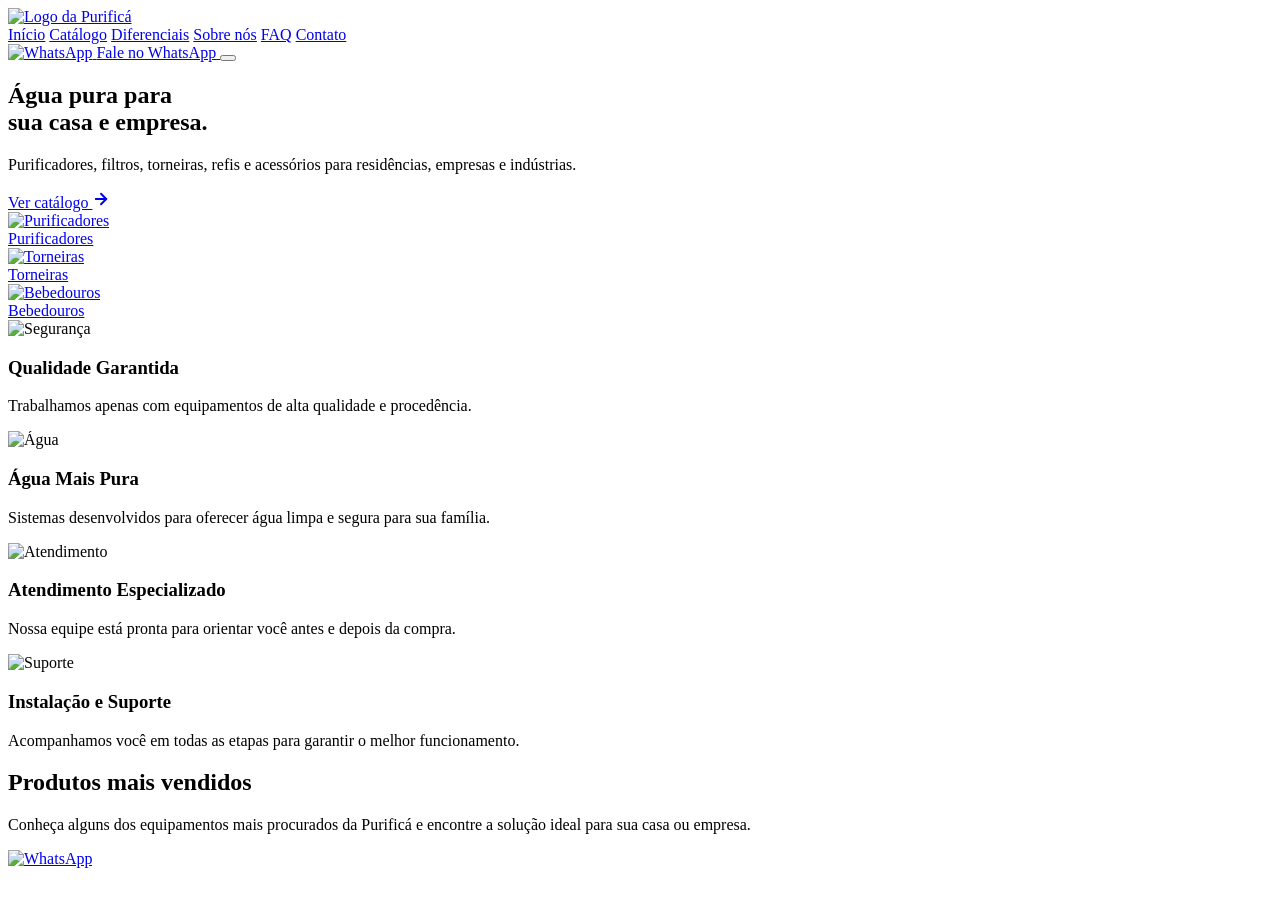
==== index.html @ f344c6aa "Add files via upload" ====
<!DOCTYPE html>
<html lang="pt-BR">

<head>

    <meta charset="UTF-8">

    <meta name="viewport" content="width=device-width, initial-scale=1.0">

    <title>Purificá</title>

    <link rel="icon" href="assets/images/favicon.ico">

    <link rel="stylesheet" href="assets/css/global.css">
    <link rel="stylesheet" href="assets/css/components.css">
    <link rel="stylesheet" href="assets/css/home.css">
    <link rel="stylesheet" href="assets/css/catalogo-products.css">

</head>








<header class="navbar">

    <div class="container">

        <a href="index.html" class="logo">

            <img src="assets/images/logo.png" alt="Logo da Purificá">

        </a>

        <nav class="nav-links">

            <a href="index.html" class="active">Início</a>
            <a href="catalogo.html">Catálogo</a>
            <a href="diferenciais.html">Diferenciais</a>
            <a href="sobre.html">Sobre nós</a>
            <a href="faq.html">FAQ</a>
            <a href="contato.html">Contato</a>

        </nav>

        <a href="https://wa.me/5511999999999" class="btn btn-primary navbar-whatsapp">

            <img src="assets/images/icons/whatsapp.svg" alt="WhatsApp">

            <span>Fale no WhatsApp</span>

        </a>

        <button class="menu-toggle" aria-label="Abrir menu">

            <span></span>
            <span></span>
            <span></span>

        </button>

    </div>

</header>
<main>

<section class="hero">

    <div class="container hero-content">

        <div class="hero-text">

            <h1>

                Água pura para<br>
                sua casa e empresa.

            </h1>

            <p>

                Purificadores, filtros, torneiras,
                refis e acessórios para residências, empresas e indústrias.

            </p>

            <div class="hero-buttons">

                <a href="catalogo.html" class="btn btn-primary">

                    Ver catálogo

                    <svg xmlns="http://www.w3.org/2000/svg" width="18" height="18" viewBox="0 0 24 24" fill="none" stroke="currentColor" stroke-width="2.5" stroke-linecap="round" stroke-linejoin="round">

                        <path d="M5 12h14"/>

                        <path d="m12 5 7 7-7 7"/>

                    </svg>

                </a>

            </div>

        </div>

    </div>

</section>

<section class="categories">

    <div class="container">

        <div class="categories-grid">

            <a href="catalogo.html?categoria=Purificadores" class="category-item">

                <div class="category-circle">

                    <img src="assets/images/categorias/purificadores.png" alt="Purificadores">

                </div>

                <span>Purificadores</span>

            </a>

            <a href="catalogo.html?categoria=Torneiras" class="category-item">

                <div class="category-circle">

                    <img src="assets/images/categorias/torneiras.png" alt="Torneiras">

                </div>

                <span>Torneiras</span>

            </a>

            

            <a href="catalogo.html?categoria=Bebedouros" class="category-item">

                <div class="category-circle">

                    <img src="assets/images/categorias/bebedouros.png" alt="Bebedouros">

                </div>

                <span>Bebedouros</span>

            </a>

        </div>

    </div>

</section>

<section class="benefits">

    <div class="container">

        <div class="benefits-grid">

            <div class="benefit-card">

                <div class="benefit-icon">

                    <img src="assets/images/icons/shield.svg" alt="Segurança">

                </div>

                <div class="benefit-info">

                    <h3>Qualidade Garantida</h3>

                    <p>Trabalhamos apenas com equipamentos de alta qualidade e procedência.</p>

                </div>

            </div>

            <div class="benefit-card">

                <div class="benefit-icon">

                    <img src="assets/images/icons/water.svg" alt="Água">

                </div>

                <div class="benefit-info">

                    <h3>Água Mais Pura</h3>

                    <p>Sistemas desenvolvidos para oferecer água limpa e segura para sua família.</p>

                </div>

            </div>

            <div class="benefit-card">

                <div class="benefit-icon">

                    <img src="assets/images/icons/messages.svg" alt="Atendimento">

                </div>

                <div class="benefit-info">

                    <h3>Atendimento Especializado</h3>

                    <p>Nossa equipe está pronta para orientar você antes e depois da compra.</p>

                </div>

            </div>

            <div class="benefit-card">

                <div class="benefit-icon">

                    <img src="assets/images/icons/settings.svg" alt="Suporte">

                </div>

                <div class="benefit-info">

                    <h3>Instalação e Suporte</h3>

                    <p>Acompanhamos você em todas as etapas para garantir o melhor funcionamento.</p>

                </div>

            </div>

        </div>

    </div>

</section>

<section class="catalog-preview">

    <div class="container">

        <h2>Produtos mais vendidos</h2>

        <p>

            Conheça alguns dos equipamentos mais procurados da Purificá e encontre a solução ideal para sua casa ou empresa.

        </p>

        <div class="products-grid" id="featured-products">

        </div>

    </div>

</section>

</main>

<a href="https://wa.me/5511999999999"
   class="whatsapp-floating"
   target="_blank"
   aria-label="WhatsApp">

    <img src="assets/images/icons/whatsapp.svg" alt="WhatsApp">

</a>

<script src="assets/js/app.js"></script>
<script src="assets/js/home.js"></script>

</body>
</html>
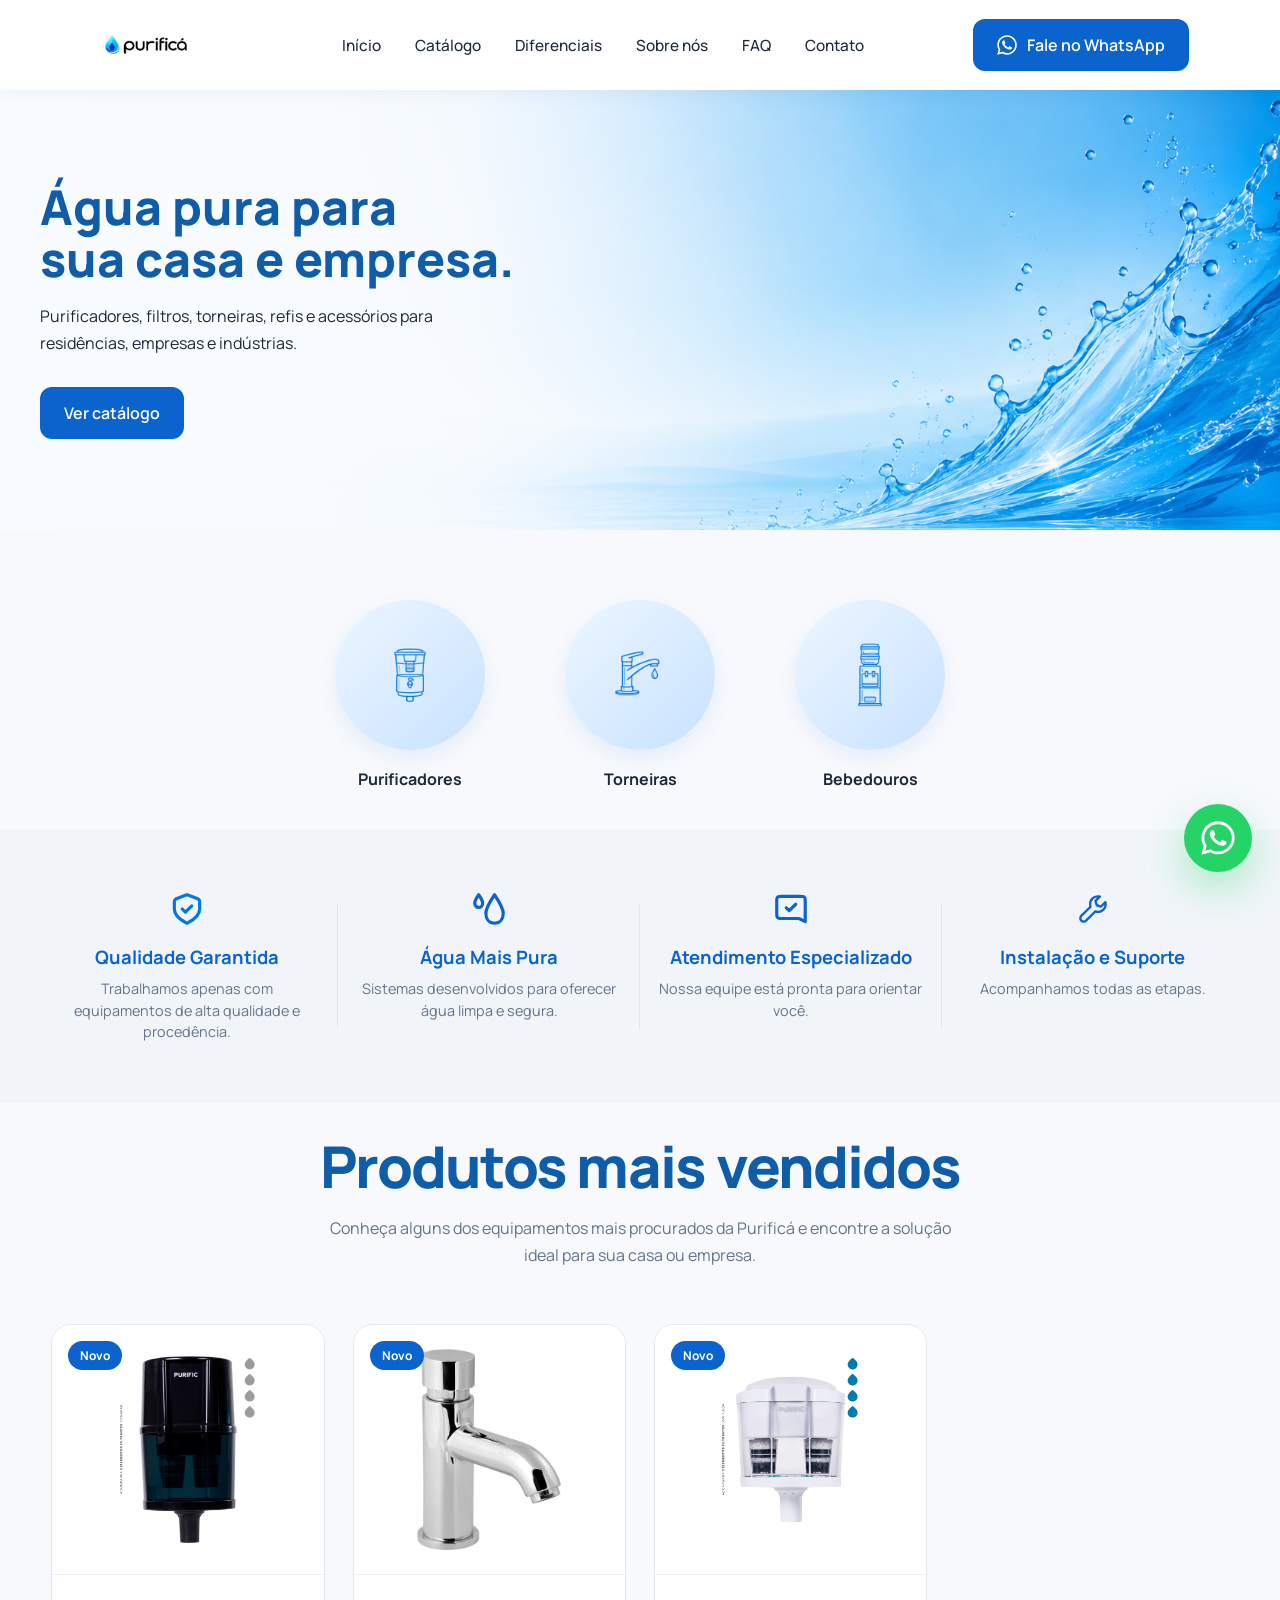
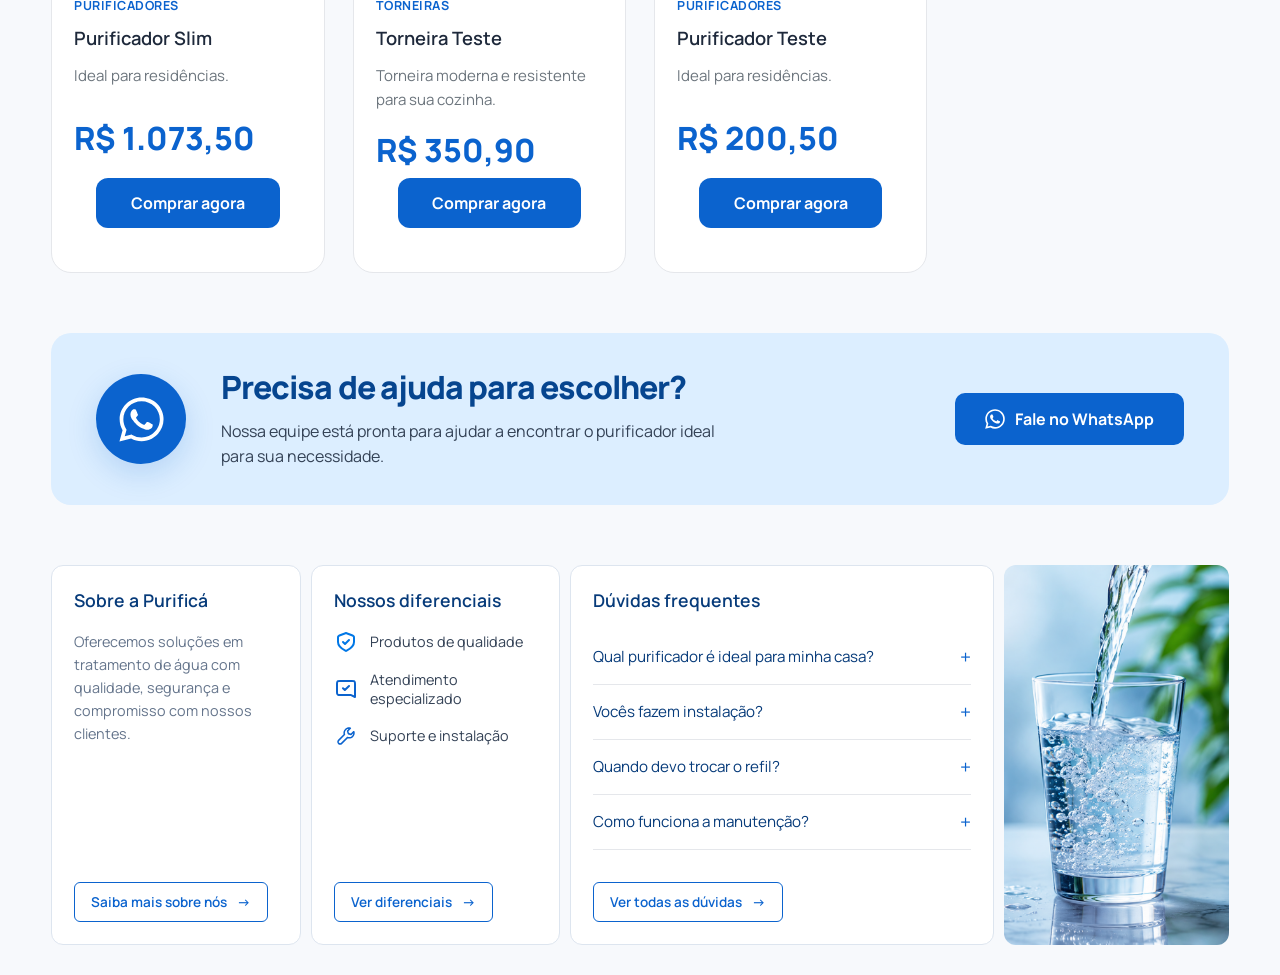
==== commit fff55215: "Add files via upload" ====
--- a/index.html
+++ b/index.html
@@ -3,281 +3,1012 @@
 
 <head>
 
-    <meta charset="UTF-8">
-
-    <meta name="viewport" content="width=device-width, initial-scale=1.0">
-
-    <title>Purificá</title>
-
-    <link rel="icon" href="assets/images/favicon.ico">
-
-    <link rel="stylesheet" href="assets/css/global.css">
-    <link rel="stylesheet" href="assets/css/components.css">
-    <link rel="stylesheet" href="assets/css/home.css">
-    <link rel="stylesheet" href="assets/css/catalogo-products.css">
+<meta charset="UTF-8">
+
+<meta name="viewport" content="width=device-width, initial-scale=1.0">
+
+
+<title>Purificá</title>
+
+
+<link rel="icon" href="assets/images/favicon.ico">
+
+
+
+<link rel="stylesheet" href="assets/css/global.css">
+<link rel="stylesheet" href="assets/css/components.css">
+<link rel="stylesheet" href="assets/css/home.css">
+<link rel="stylesheet" href="assets/css/catalogo-products.css">
+<link rel="stylesheet" href="assets/css/cta.css">
+<link rel="stylesheet" href="assets/css/home-info.css">
+<link rel="stylesheet" href="assets/css/footer.css">
+
+
 
 </head>
 
 
 
-
-
-
-
-
-<header class="navbar">
-
-    <div class="container">
-
-        <a href="index.html" class="logo">
-
-            <img src="assets/images/logo.png" alt="Logo da Purificá">
-
-        </a>
-
-        <nav class="nav-links">
-
-            <a href="index.html" class="active">Início</a>
-            <a href="catalogo.html">Catálogo</a>
-            <a href="diferenciais.html">Diferenciais</a>
-            <a href="sobre.html">Sobre nós</a>
-            <a href="faq.html">FAQ</a>
-            <a href="contato.html">Contato</a>
-
-        </nav>
-
-        <a href="https://wa.me/5511999999999" class="btn btn-primary navbar-whatsapp">
-
-            <img src="assets/images/icons/whatsapp.svg" alt="WhatsApp">
-
-            <span>Fale no WhatsApp</span>
-
-        </a>
-
-        <button class="menu-toggle" aria-label="Abrir menu">
-
-            <span></span>
-            <span></span>
-            <span></span>
-
-        </button>
-
-    </div>
-
-</header>
+<body>
+
+
+
+
+
+<div id="navbar"></div>
+
+
+
+
+
+
+
+
+
 <main>
 
+
+
+
+
 <section class="hero">
 
-    <div class="container hero-content">
-
-        <div class="hero-text">
-
-            <h1>
-
-                Água pura para<br>
-                sua casa e empresa.
-
-            </h1>
-
-            <p>
-
-                Purificadores, filtros, torneiras,
-                refis e acessórios para residências, empresas e indústrias.
-
-            </p>
-
-            <div class="hero-buttons">
-
-                <a href="catalogo.html" class="btn btn-primary">
-
-                    Ver catálogo
-
-                    <svg xmlns="http://www.w3.org/2000/svg" width="18" height="18" viewBox="0 0 24 24" fill="none" stroke="currentColor" stroke-width="2.5" stroke-linecap="round" stroke-linejoin="round">
-
-                        <path d="M5 12h14"/>
-
-                        <path d="m12 5 7 7-7 7"/>
-
-                    </svg>
-
-                </a>
-
-            </div>
-
-        </div>
-
-    </div>
+
+
+<div class="container hero-content">
+
+
+
+<div class="hero-text">
+
+
+
+<h1>
+
+
+Água pura para<br>
+
+sua casa e empresa.
+
+
+</h1>
+
+
+
+
+
+<p>
+
+
+Purificadores, filtros, torneiras,
+refis e acessórios para residências,
+empresas e indústrias.
+
+
+</p>
+
+
+
+
+
+
+<div class="hero-buttons">
+
+
+
+<a href="catalogo.html" class="btn btn-primary">
+
+
+Ver catálogo
+
+
+</a>
+
+
+
+</div>
+
+
+
+
+</div>
+
+
+
+
+</div>
+
+
 
 </section>
 
+
+
+
+
+
+
+
+
 <section class="categories">
 
-    <div class="container">
-
-        <div class="categories-grid">
-
-            <a href="catalogo.html?categoria=Purificadores" class="category-item">
-
-                <div class="category-circle">
-
-                    <img src="assets/images/categorias/purificadores.png" alt="Purificadores">
-
-                </div>
-
-                <span>Purificadores</span>
-
-            </a>
-
-            <a href="catalogo.html?categoria=Torneiras" class="category-item">
-
-                <div class="category-circle">
-
-                    <img src="assets/images/categorias/torneiras.png" alt="Torneiras">
-
-                </div>
-
-                <span>Torneiras</span>
-
-            </a>
-
-            
-
-            <a href="catalogo.html?categoria=Bebedouros" class="category-item">
-
-                <div class="category-circle">
-
-                    <img src="assets/images/categorias/bebedouros.png" alt="Bebedouros">
-
-                </div>
-
-                <span>Bebedouros</span>
-
-            </a>
-
-        </div>
-
-    </div>
+
+<div class="container">
+
+
+<div class="categories-grid">
+
+
+
+
+
+<a 
+href="catalogo.html?categoria=Purificadores"
+class="category-item"
+>
+
+
+<div class="category-circle">
+
+
+<img src="assets/images/categorias/purificadores.png">
+
+
+</div>
+
+
+<span>
+
+Purificadores
+
+</span>
+
+
+</a>
+
+
+
+
+
+
+
+<a 
+href="catalogo.html?categoria=Torneiras"
+class="category-item"
+>
+
+
+<div class="category-circle">
+
+
+<img src="assets/images/categorias/torneiras.png">
+
+
+</div>
+
+
+<span>
+
+Torneiras
+
+</span>
+
+
+</a>
+
+
+
+
+
+
+
+<a 
+href="catalogo.html?categoria=Bebedouros"
+class="category-item"
+>
+
+
+<div class="category-circle">
+
+
+<img src="assets/images/categorias/bebedouros.png">
+
+
+</div>
+
+
+<span>
+
+Bebedouros
+
+</span>
+
+
+</a>
+
+
+
+
+</div>
+
+
+</div>
+
 
 </section>
 
+
+
+
+
+
+
+
+
 <section class="benefits">
 
-    <div class="container">
-
-        <div class="benefits-grid">
-
-            <div class="benefit-card">
-
-                <div class="benefit-icon">
-
-                    <img src="assets/images/icons/shield.svg" alt="Segurança">
-
-                </div>
-
-                <div class="benefit-info">
-
-                    <h3>Qualidade Garantida</h3>
-
-                    <p>Trabalhamos apenas com equipamentos de alta qualidade e procedência.</p>
-
-                </div>
-
-            </div>
-
-            <div class="benefit-card">
-
-                <div class="benefit-icon">
-
-                    <img src="assets/images/icons/water.svg" alt="Água">
-
-                </div>
-
-                <div class="benefit-info">
-
-                    <h3>Água Mais Pura</h3>
-
-                    <p>Sistemas desenvolvidos para oferecer água limpa e segura para sua família.</p>
-
-                </div>
-
-            </div>
-
-            <div class="benefit-card">
-
-                <div class="benefit-icon">
-
-                    <img src="assets/images/icons/messages.svg" alt="Atendimento">
-
-                </div>
-
-                <div class="benefit-info">
-
-                    <h3>Atendimento Especializado</h3>
-
-                    <p>Nossa equipe está pronta para orientar você antes e depois da compra.</p>
-
-                </div>
-
-            </div>
-
-            <div class="benefit-card">
-
-                <div class="benefit-icon">
-
-                    <img src="assets/images/icons/settings.svg" alt="Suporte">
-
-                </div>
-
-                <div class="benefit-info">
-
-                    <h3>Instalação e Suporte</h3>
-
-                    <p>Acompanhamos você em todas as etapas para garantir o melhor funcionamento.</p>
-
-                </div>
-
-            </div>
-
-        </div>
-
-    </div>
+
+
+<div class="container">
+
+
+
+<div class="benefits-grid">
+
+
+
+
+
+<div class="benefit-card">
+
+
+<div class="benefit-icon">
+
+
+<img src="assets/images/icons/shield.svg">
+
+
+</div>
+
+
+<div class="benefit-info">
+
+
+<h3>
+
+Qualidade Garantida
+
+</h3>
+
+
+<p>
+
+Trabalhamos apenas com equipamentos de alta qualidade e procedência.
+
+</p>
+
+
+</div>
+
+
+</div>
+
+
+
+
+
+
+
+
+
+<div class="benefit-card">
+
+
+<div class="benefit-icon">
+
+
+<img src="assets/images/icons/water.svg">
+
+
+</div>
+
+
+<div class="benefit-info">
+
+
+<h3>
+
+Água Mais Pura
+
+</h3>
+
+
+<p>
+
+Sistemas desenvolvidos para oferecer água limpa e segura.
+
+</p>
+
+
+</div>
+
+
+</div>
+
+
+
+
+
+
+
+
+<div class="benefit-card">
+
+
+<div class="benefit-icon">
+
+
+<img src="assets/images/icons/messages.svg">
+
+
+</div>
+
+
+<div class="benefit-info">
+
+
+<h3>
+
+Atendimento Especializado
+
+</h3>
+
+
+<p>
+
+Nossa equipe está pronta para orientar você.
+
+</p>
+
+
+</div>
+
+
+</div>
+
+
+
+
+
+
+
+<div class="benefit-card">
+
+
+<div class="benefit-icon">
+
+
+<img src="assets/images/icons/settings.svg">
+
+
+</div>
+
+
+<div class="benefit-info">
+
+
+<h3>
+
+Instalação e Suporte
+
+</h3>
+
+
+<p>
+
+Acompanhamos todas as etapas.
+
+</p>
+
+
+</div>
+
+
+</div>
+
+
+
+
+
+</div>
+
+
+</div>
+
+
 
 </section>
 
 <section class="catalog-preview">
 
-    <div class="container">
-
-        <h2>Produtos mais vendidos</h2>
-
-        <p>
-
-            Conheça alguns dos equipamentos mais procurados da Purificá e encontre a solução ideal para sua casa ou empresa.
-
-        </p>
-
-        <div class="products-grid" id="featured-products">
-
-        </div>
-
-    </div>
+
+<div class="container">
+
+
+<h2>
+
+Produtos mais vendidos
+
+</h2>
+
+
+
+<p>
+
+Conheça alguns dos equipamentos mais procurados da Purificá
+e encontre a solução ideal para sua casa ou empresa.
+
+</p>
+
+
+
+
+<div 
+class="products-grid"
+id="featured-products"
+>
+
+
+</div>
+
+
+
+</div>
+
 
 </section>
 
+
+
+
+
+
+
+
+
+<section class="cta-whatsapp">
+
+
+<div class="container">
+
+
+<div class="cta-content">
+
+
+
+
+
+<div class="cta-icon">
+
+
+<img 
+src="assets/images/icons/whatsapp.svg"
+alt="WhatsApp"
+>
+
+
+</div>
+
+
+
+
+
+<div class="cta-text">
+
+
+<h2>
+
+Precisa de ajuda para escolher?
+
+</h2>
+
+
+
+<p>
+
+Nossa equipe está pronta para ajudar a encontrar
+o purificador ideal para sua necessidade.
+
+</p>
+
+
+
+</div>
+
+
+
+
+
+
+
+
+<a 
+href="https://wa.me/5511999999999"
+class="cta-button"
+target="_blank"
+>
+
+
+<img 
+src="assets/images/icons/whatsapp.svg"
+alt="WhatsApp"
+>
+
+
+Fale no WhatsApp
+
+
+</a>
+
+
+
+
+
+</div>
+
+
+</div>
+
+
+</section>
+
+
+
+
+
+
+
+
+
+<section class="home-info">
+
+
+<div class="container">
+
+
+
+<div class="home-info-grid">
+
+
+
+
+
+<div class="info-card">
+
+
+<h3>
+
+Sobre a Purificá
+
+</h3>
+
+
+
+<p>
+
+Oferecemos soluções em tratamento de água
+com qualidade, segurança e compromisso
+com nossos clientes.
+
+</p>
+
+
+
+
+<a href="sobre.html" class="info-button">
+
+
+Saiba mais sobre nós
+
+
+<span>
+
+→
+
+</span>
+
+
+</a>
+
+
+
+</div>
+
+
+
+
+
+
+
+
+<div class="info-card">
+
+
+<h3>
+
+Nossos diferenciais
+
+</h3>
+
+
+
+
+<ul>
+
+
+<li>
+
+<img src="assets/images/icons/shield.svg">
+
+Produtos de qualidade
+
+</li>
+
+
+
+<li>
+
+<img src="assets/images/icons/messages.svg">
+
+Atendimento especializado
+
+</li>
+
+
+
+<li>
+
+<img src="assets/images/icons/settings.svg">
+
+Suporte e instalação
+
+</li>
+
+
+
+</ul>
+
+
+
+
+
+
+<a href="diferenciais.html" class="info-button">
+
+
+Ver diferenciais
+
+
+<span>
+
+→
+
+</span>
+
+
+</a>
+
+
+
+
+</div>
+
+
+
+
+
+
+
+
+
+<div class="info-card faq-card">
+
+
+<h3>
+
+Dúvidas frequentes
+
+</h3>
+
+
+
+
+
+
+<div class="faq-item">
+
+
+<div class="faq-question">
+
+
+<span>
+
+Qual purificador é ideal para minha casa?
+
+</span>
+
+
+<span>
+
++
+
+</span>
+
+
+</div>
+
+
+
+
+<div class="faq-answer">
+
+
+Nossa equipe ajuda você a escolher
+o modelo ideal conforme sua necessidade.
+
+
+</div>
+
+
+
+</div>
+
+
+
+
+
+
+
+
+
+<div class="faq-item">
+
+
+<div class="faq-question">
+
+
+<span>
+
+Vocês fazem instalação?
+
+</span>
+
+
+<span>
+
++
+
+</span>
+
+
+</div>
+
+
+
+
+<div class="faq-answer">
+
+
+Sim, oferecemos orientação e suporte
+para instalação dos equipamentos.
+
+
+</div>
+
+
+
+</div>
+
+
+
+
+
+
+
+
+
+<div class="faq-item">
+
+
+<div class="faq-question">
+
+
+<span>
+
+Quando devo trocar o refil?
+
+</span>
+
+
+<span>
+
++
+
+</span>
+
+
+</div>
+
+
+
+
+<div class="faq-answer">
+
+
+O período depende do modelo e frequência
+de uso do equipamento.
+
+
+</div>
+
+
+
+</div>
+
+
+
+
+
+
+
+
+
+<div class="faq-item">
+
+
+<div class="faq-question">
+
+
+<span>
+
+Como funciona a manutenção?
+
+</span>
+
+
+<span>
+
++
+
+</span>
+
+
+</div>
+
+
+
+
+<div class="faq-answer">
+
+
+Nossa equipe oferece suporte para manter
+o equipamento funcionando corretamente.
+
+
+</div>
+
+
+
+</div>
+
+
+
+
+
+
+<a href="faq.html" class="info-button">
+
+
+Ver todas as dúvidas
+
+
+<span>
+
+→
+
+</span>
+
+
+</a>
+
+
+
+</div>
+
+
+
+
+
+
+
+
+<div class="info-image">
+
+
+<img 
+src="assets/images/home/agua.png"
+alt="Água Purificada"
+>
+
+
+</div>
+
+
+
+
+
+
+</div>
+
+
+</div>
+
+
+</section>
+
+
+
+
+
 </main>
 
-<a href="https://wa.me/5511999999999"
-   class="whatsapp-floating"
-   target="_blank"
-   aria-label="WhatsApp">
-
-    <img src="assets/images/icons/whatsapp.svg" alt="WhatsApp">
+<div id="footer"></div>
+
+
+
+
+
+
+
+
+
+
+
+
+<a 
+href="https://wa.me/5511999999999"
+class="whatsapp-floating"
+target="_blank"
+aria-label="WhatsApp"
+>
+
+
+<img src="assets/images/icons/whatsapp.svg">
+
 
 </a>
 
+
+
+
+
+
+
+
+
 <script src="assets/js/app.js"></script>
+
 <script src="assets/js/home.js"></script>
 
+<script src="assets/js/faq-home.js"></script>
+
+
+<script src="assets/js/navbar.js"></script>
+
+
+<script src="assets/js/footer.js"></script>
+
+
 </body>
+
 </html>
--- a/assets/css/global.css
+++ b/assets/css/global.css
@@ -0,0 +1,241 @@
+@import url('https://fonts.googleapis.com/css2?family=Manrope:wght@200;300;400;500;600;700;800&display=swap');
+
+*,
+*::before,
+*::after{
+    margin:0;
+    padding:0;
+    box-sizing:border-box;
+}
+
+:root{
+
+    --primary:#0B63CE;
+    --primary-dark:#084FA5;
+
+    --background:#F7F9FC;
+
+    --surface:#FFFFFF;
+
+    --text:#1E293B;
+
+    --text-light:#64748B;
+
+    --border:#E5E7EB;
+
+    --success:#25D366;
+
+    --shadow:0 10px 30px rgba(15,23,42,.08);
+
+    --radius:18px;
+
+    --container:1280px;
+
+}
+
+html{
+
+    scroll-behavior:smooth;
+
+}
+
+body{
+
+    font-family:"Inter",sans-serif;
+
+    background:var(--background);
+
+    color:var(--text);
+
+    -webkit-font-smoothing:antialiased;
+
+    text-rendering:optimizeLegibility;
+
+     font-family: "Manrope", sans-serif;
+
+}
+
+img{
+
+    display:block;
+
+    max-width:100%;
+
+}
+
+a{
+
+    color:inherit;
+
+    text-decoration:none;
+
+}
+
+button{
+
+    font:inherit;
+
+    cursor:pointer;
+
+    border:none;
+
+    background:none;
+
+}
+
+input,
+textarea,
+select{
+
+    font:inherit;
+
+    outline:none;
+
+}
+
+ul,
+ol{
+
+    list-style:none;
+
+}
+
+.container{
+
+    width:min(var(--container),92%);
+
+    margin-inline:auto;
+
+}
+
+section{
+
+    padding:90px 0;
+
+}
+
+h1{
+
+    font-size:clamp(2.8rem,5vw,4.5rem);
+
+    font-weight:800;
+
+    line-height:1.08;
+
+}
+
+h2{
+
+    font-size:clamp(2.4rem,5vw,3.6rem);
+
+    font-weight:800;
+
+    line-height:1.15;
+
+    letter-spacing:-0.03em;
+
+    color:#0F5DA8;
+
+}
+
+h3{
+
+    font-size:1.35rem;
+
+    font-weight:600;
+
+}
+
+p{
+
+    color:var(--text-light);
+
+    line-height:1.7;
+
+}
+
+::-webkit-scrollbar{
+
+    width:10px;
+
+}
+
+::-webkit-scrollbar-track{
+
+    background:#EEF2F7;
+
+}
+
+::-webkit-scrollbar-thumb{
+
+    background:var(--primary);
+
+    border-radius:999px;
+
+}
+
+::-webkit-scrollbar-thumb:hover{
+
+    background:var(--primary-dark);
+
+}
+
+@media(max-width:768px){
+
+    :root{
+
+        --container:100%;
+
+        --radius:16px;
+
+    }
+
+    body{
+
+        font-size:15px;
+
+    }
+
+    .container{
+
+        width:94%;
+
+    }
+
+    section{
+
+        padding:60px 0;
+
+    }
+
+    h1{
+
+        font-size:2.3rem;
+
+        line-height:1.15;
+
+    }
+
+h2{
+
+    font-size:1.8rem;
+
+    color:#0F5DA8;
+
+}
+
+    h3{
+
+        font-size:1.2rem;
+
+    }
+
+    p{
+
+        font-size:.95rem;
+
+        line-height:1.7;
+
+    }
+
+}
--- a/assets/css/components.css
+++ b/assets/css/components.css
@@ -0,0 +1,502 @@
+.navbar{
+
+    width:100%;
+
+    height:90px;
+
+    background:var(--surface);
+
+    position:sticky;
+
+    top:0;
+
+    z-index:1000;
+
+    box-shadow:0 2px 20px rgba(0,0,0,.05);
+
+}
+
+.navbar .container{
+
+    height:100%;
+
+    display:flex;
+
+    align-items:center;
+
+    justify-content:space-between;
+
+    gap:40px;
+
+}
+
+.logo{
+
+    margin-right:auto;
+
+}
+
+
+
+.logo img{
+
+    height:72px;
+
+    width:auto;
+
+}
+
+.nav-links{
+
+    display:flex;
+
+    align-items:center;
+
+    justify-content:center;
+
+    gap:34px;
+
+    flex:1;
+
+}
+
+.nav-links a{
+
+    font-size:.96rem;
+
+    font-weight:500;
+
+    color:var(--text);
+
+    white-space:nowrap;
+
+    transition:.25s;
+
+}
+
+.nav-links a:hover{
+
+    color:var(--primary);
+
+}
+
+.nav-links a{
+
+    position:relative;
+
+}
+
+
+.nav-links a::after{
+
+    content:"";
+
+    position:absolute;
+
+    left:0;
+
+    bottom:-8px;
+
+    width:0;
+
+    height:2px;
+
+    background:var(--primary);
+
+    transition:.25s;
+
+}
+
+
+.nav-links a:hover::after,
+.nav-links a.active::after{
+
+    width:100%;
+
+}
+
+.whatsapp-floating{
+
+    position:fixed;
+
+    right:28px;
+
+    bottom:28px;
+
+    width:68px;
+
+    height:68px;
+
+    display:flex;
+
+    align-items:center;
+
+    justify-content:center;
+
+    border-radius:50%;
+
+    background:#25D366;
+
+    box-shadow:
+        0 16px 40px rgba(37,211,102,.35);
+
+    transition:
+        transform .25s ease,
+        box-shadow .25s ease;
+
+    z-index:999;
+
+}
+
+.whatsapp-floating:hover{
+
+    transform:translateY(-4px) scale(1.06);
+
+    box-shadow:
+        0 22px 50px rgba(37,211,102,.45);
+
+}
+
+.whatsapp-floating img{
+
+    width:34px;
+
+    height:34px;
+
+}
+
+.btn{
+
+    display:inline-flex;
+
+    align-items:center;
+
+    justify-content:center;
+
+    gap:10px;
+
+    padding:15px 24px;
+
+    border-radius:12px;
+
+    font-weight:600;
+
+    transition:.25s;
+
+    flex-shrink:0;
+
+}
+
+.btn img{
+
+    width:20px;
+
+    height:20px;
+
+}
+
+.btn svg{
+
+    width:18px;
+
+    height:18px;
+
+    transition:.25s;
+
+}
+
+.btn:hover svg{
+
+    transform:translateX(4px);
+
+}
+
+.btn-primary{
+
+    background:var(--primary);
+
+    color:#fff;
+
+}
+
+.btn-primary:hover{
+
+    background:var(--primary-dark);
+
+    transform:translateY(-2px);
+
+}
+
+.btn-outline{
+
+    background:var(--surface);
+
+    border:1px solid var(--border);
+
+    color:var(--text);
+
+}
+
+.btn-outline:hover{
+
+    border-color:var(--primary);
+
+    color:var(--primary);
+
+}
+
+.section-title{
+
+    text-align:center;
+
+    margin-bottom:14px;
+
+}
+
+.section-description{
+
+    max-width:700px;
+
+    margin:0 auto 55px;
+
+    text-align:center;
+
+}
+
+.card{
+
+    background:var(--surface);
+
+    border-radius:var(--radius);
+
+    box-shadow:var(--shadow);
+
+    transition:.25s;
+
+}
+
+.card:hover{
+
+    transform:translateY(-6px);
+
+}
+
+.badge{
+
+    display:inline-flex;
+
+    align-items:center;
+
+    padding:6px 12px;
+
+    border-radius:999px;
+
+    background:#EDF5FF;
+
+    color:var(--primary);
+
+    font-size:.82rem;
+
+    font-weight:600;
+
+}
+
+
+@media(max-width:768px){
+
+    .navbar{
+
+        height:78px;
+
+    }
+
+    .navbar .container{
+
+        display:flex;
+
+        align-items:center;
+
+        justify-content:space-between;
+
+        gap:12px;
+
+    }
+
+    .logo{
+
+        margin-right:auto;
+
+    }
+
+    .logo img{
+
+        height:58px;
+
+    }
+
+    .navbar-whatsapp{
+
+        display:none;
+
+    }
+
+    .menu-toggle{
+
+        display:flex;
+
+        flex-direction:column;
+
+        justify-content:center;
+
+        align-items:center;
+
+        gap:5px;
+
+        width:46px;
+
+        height:46px;
+
+        margin-left:auto;
+
+        border:1px solid var(--border);
+
+        border-radius:12px;
+
+        background:var(--surface);
+
+        flex-shrink:0;
+
+    }
+
+    .menu-toggle span{
+
+        width:22px;
+
+        height:2px;
+
+        border-radius:999px;
+
+        background:var(--text);
+
+        transition:.25s;
+
+    }
+
+    .menu-toggle.active span:nth-child(1){
+
+        transform:translateY(7px) rotate(45deg);
+
+    }
+
+    .menu-toggle.active span:nth-child(2){
+
+        opacity:0;
+
+    }
+
+    .menu-toggle.active span:nth-child(3){
+
+        transform:translateY(-7px) rotate(-45deg);
+
+    }
+
+   .whatsapp-floating{
+
+    display:flex;
+
+    position:fixed;
+
+    right:18px;
+
+    bottom:18px;
+
+    width:60px;
+
+    height:60px;
+
+    align-items:center;
+
+    justify-content:center;
+
+    border-radius:50%;
+
+    background:#25D366;
+
+    z-index:1100;
+
+}
+
+
+.whatsapp-floating img{
+
+    width:30px;
+
+    height:30px;
+
+}
+
+    .nav-links{
+
+        position:fixed;
+
+        top:0;
+
+        left:-320px;
+
+        width:300px;
+
+        max-width:85vw;
+
+        height:100vh;
+
+        padding:95px 24px 24px;
+
+        display:flex;
+
+        flex-direction:column;
+
+        align-items:flex-start;
+
+        justify-content:flex-start;
+
+        gap:20px;
+
+        background:var(--surface);
+
+        box-shadow:12px 0 40px rgba(0,0,0,.18);
+
+        transition:left .3s ease;
+
+        z-index:1001;
+
+    }
+
+    .nav-links.active{
+
+        left:0;
+
+    }
+
+    .nav-links a{
+
+        width:100%;
+
+        padding:8px 0;
+
+        font-size:1rem;
+
+    }
+
+    .section-title{
+
+        margin-bottom:10px;
+
+    }
+
+    .section-description{
+
+        margin:0 auto 40px;
+
+    }
+
+}
--- a/assets/css/home.css
+++ b/assets/css/home.css
@@ -0,0 +1,633 @@
+.hero{
+
+    background:
+        linear-gradient(
+            90deg,
+            #F8FBFF 0%,
+            rgba(248,251,255,.98) 25%,
+            rgba(248,251,255,.88) 36%,
+            rgba(248,251,255,.50) 48%,
+            rgba(248,251,255,.12) 60%,
+            rgba(248,251,255,0) 72%
+        ),
+        url("../images/banners/banner-home.png");
+
+    background-size:cover;
+
+    background-position:center center;
+
+    background-repeat:no-repeat;
+
+    overflow:hidden;
+
+    padding:10px 0;
+
+}
+
+.hero-content{
+
+    width:100%;
+
+    max-width:1200px;
+
+    min-height:420px;
+
+    margin:0 auto;
+
+    display:flex;
+
+    align-items:center;
+
+}
+
+.hero-text{
+
+    width:100%;
+
+    max-width:560px;
+
+    display:flex;
+
+    flex-direction:column;
+
+    align-items:flex-start;
+
+    justify-content:center;
+
+    position:relative;
+
+    z-index:2;
+
+}
+
+.hero-badge{
+
+    display:inline-flex;
+
+    align-items:center;
+
+    padding:10px 18px;
+
+    margin-bottom:20px;
+
+    border-radius:999px;
+
+    background:#EAF4FF;
+
+    color:var(--primary);
+
+    font-size:.88rem;
+
+    font-weight:700;
+
+}
+
+.hero-text h1{
+
+    max-width:570px;
+
+    margin:0 0 18px;
+
+    color:#0F5DA8;
+
+    font-size:3rem;
+
+    line-height:1.08;
+
+    font-weight:800;
+
+}
+
+.hero-text p{
+
+    max-width:430px;
+
+    margin:0 0 30px;
+
+    color:#1F2937;
+
+    font-size:1rem;
+
+    line-height:1.7;
+
+}
+
+.hero-buttons{
+
+    display:flex;
+
+    align-items:center;
+
+    gap:16px;
+
+}
+
+
+
+
+
+/* BENEFÍCIOS */
+
+.benefits{
+
+    padding:60px 0;
+
+    background:#F1F5F9;
+
+}
+
+.benefits-grid{
+
+    display:grid;
+
+    grid-template-columns:repeat(4,minmax(0,1fr));
+
+    gap:30px;
+
+}
+
+.benefit-card{
+
+    position:relative;
+
+    min-width:0;
+
+}
+
+.benefit-card:not(:last-child)::after{
+
+    content:"";
+
+    position:absolute;
+
+    top:10%;
+
+    right:-15px;
+
+    width:1px;
+
+    height:80%;
+
+    background:#DDE5EF;
+
+}
+
+.benefit-icon{
+
+    display:flex;
+
+    align-items:center;
+
+    justify-content:center;
+
+    margin-bottom:16px;
+
+}
+
+.benefit-icon img{
+
+    width:38px;
+
+    height:38px;
+
+    display:block;
+
+    object-fit:contain;
+
+}
+
+.benefit-info{
+
+    display:flex;
+
+    flex-direction:column;
+
+    gap:8px;
+
+}
+
+.benefit-info h3{
+
+    margin:0;
+
+    color:#0B63CE;
+
+    font-size:1.15rem;
+
+    font-weight:700;
+
+    text-align:center;
+
+}
+
+.benefit-info p{
+
+    margin:0;
+
+    color:var(--text-light);
+
+    font-size:.9rem;
+
+    line-height:1.5;
+
+    text-align:center;
+
+}
+
+
+
+
+
+/* CATEGORIAS */
+
+.categories{
+
+    padding:70px 0 40px;
+
+}
+
+.categories-grid{
+
+    display:flex;
+
+    flex-wrap:wrap;
+
+    align-items:flex-start;
+
+    justify-content:center;
+
+    gap:80px;
+
+}
+
+.category-item{
+
+    display:flex;
+
+    flex-direction:column;
+
+    align-items:center;
+
+    justify-content:center;
+
+    text-align:center;
+
+    cursor:pointer;
+
+    transition:
+        transform .35s ease;
+
+}
+
+.category-circle{
+
+    width:150px;
+
+    height:150px;
+
+    display:flex;
+
+    align-items:center;
+
+    justify-content:center;
+
+    overflow:hidden;
+
+    border-radius:50%;
+
+    background:
+        linear-gradient(
+            135deg,
+            #EDF6FF,
+            #C8E2FF
+        );
+
+    box-shadow:
+        0 8px 20px rgba(11,99,206,.08);
+
+    transition:
+        box-shadow .35s ease,
+        transform .35s ease;
+
+}
+
+.category-circle img{
+
+    width:270%;
+
+    height:270%;
+
+    display:block;
+
+    object-fit:contain;
+
+    transition:
+        transform .35s ease;
+
+}
+
+.category-item span{
+
+    margin-top:18px;
+
+    color:var(--text);
+
+    font-size:1rem;
+
+    font-weight:700;
+
+    transition:
+        color .25s ease;
+
+}
+
+.category-item:hover{
+
+    transform:translateY(-8px);
+
+}
+
+.category-item:hover .category-circle{
+
+    box-shadow:
+        0 18px 35px rgba(11,99,206,.18);
+
+}
+
+.category-item:hover .category-circle img{
+
+    transform:scale(1.08);
+
+}
+
+.category-item:hover span{
+
+    color:var(--primary);
+
+}
+
+
+
+
+
+/* CATÁLOGO */
+
+.catalog-preview{
+
+    padding:30px 0;
+
+}
+
+.catalog-preview h2{
+
+    margin:0 0 16px;
+
+    text-align:center;
+
+}
+
+.catalog-preview > .container > p{
+
+    max-width:650px;
+
+    margin:0 auto 55px;
+
+    color:var(--text-light);
+
+    line-height:1.7;
+
+    text-align:center;
+
+}
+
+@media(max-width:1100px){
+
+    .benefits-grid{
+
+        grid-template-columns:repeat(2,1fr);
+
+    }
+
+}
+
+@media(max-width:768px){
+
+    .hero{
+
+        background:
+            linear-gradient(
+                180deg,
+                rgba(248,251,255,.97) 0%,
+                rgba(248,251,255,.92) 48%,
+                rgba(248,251,255,.65) 72%,
+                rgba(248,251,255,.18) 100%
+            ),
+            url("../images/banners/banner-home.png");
+
+        background-size:cover;
+
+        background-position:68% center;
+
+        background-repeat:no-repeat;
+
+        padding:30px 0;
+
+    }
+
+    .hero-content{
+
+        min-height:500px;
+
+    }
+
+    .hero-text{
+
+        max-width:100%;
+
+    }
+
+    .hero-text h1{
+
+        max-width:320px;
+
+        font-size:2.2rem;
+
+    }
+
+    .hero-text p{
+
+        max-width:300px;
+
+        margin-bottom:24px;
+
+    }
+
+    .hero-buttons{
+
+        width:100%;
+
+    }
+
+    .hero-buttons .btn{
+
+        width:100%;
+
+        justify-content:center;
+
+    }
+
+    .categories{
+
+        padding:50px 0 30px;
+
+    }
+
+    .categories-grid{
+
+        gap:35px;
+
+    }
+
+    .category-circle{
+
+        width:90px;
+
+        height:90px;
+
+    }
+
+    .category-circle img{
+
+        width:270%;
+
+        height:270%;
+
+    }
+
+    .category-item span{
+
+        margin-top:12px;
+
+        font-size:.85rem;
+
+    }
+
+    .benefits{
+
+        padding:25px 0;
+
+        overflow:hidden;
+
+    }
+
+    .benefits-grid{
+
+        display:flex;
+
+        gap:16px;
+
+        overflow-x:auto;
+
+        overflow-y:hidden;
+
+        scroll-snap-type:x mandatory;
+
+        padding:0 10px;
+
+        scrollbar-width:none;
+
+    }
+
+    .benefits-grid::-webkit-scrollbar{
+
+        display:none;
+
+    }
+
+    .benefit-card{
+
+        flex:0 0 280px;
+
+        scroll-snap-align:start;
+
+    }
+
+    .benefit-card::after{
+
+        display:none;
+
+    }
+
+    .benefit-icon img{
+
+        width:34px;
+
+        height:34px;
+
+    }
+
+    .benefit-info h3{
+
+        font-size:.95rem;
+
+    }
+
+    .benefit-info p{
+
+        font-size:.82rem;
+
+    }
+
+    .catalog-preview{
+
+        padding:60px 0;
+
+    }
+
+    .catalog-preview>.container>p{
+
+        margin-bottom:35px;
+
+        font-size:.9rem;
+
+    }
+
+}
+
+@media(max-width:480px){
+
+    .hero-text h1{
+
+        font-size:2rem;
+
+    }
+
+    .categories-grid{
+
+        gap:18px;
+
+    }
+
+    .category-circle{
+
+        width:95px;
+
+        height:95px;
+
+    }
+
+    .category-circle img{
+
+        width:260%;
+
+        height:260%;
+
+    }
+
+    .category-item span{
+
+        font-size:.9rem;
+
+    }
+
+}
--- a/assets/css/catalogo-products.css
+++ b/assets/css/catalogo-products.css
@@ -0,0 +1,412 @@
+.products-grid{
+
+    display:grid;
+
+    grid-template-columns:repeat(auto-fill,minmax(270px,1fr));
+
+    gap:28px;
+
+}
+
+
+.btn-buy{
+
+    width:100%;
+
+    height:50px;
+
+    display:flex;
+
+    align-items:center;
+
+    justify-content:center;
+
+    background:#0B63CE;
+
+    color:#fff;
+
+    border:none;
+
+    border-radius:12px;
+
+    font-weight:700;
+
+    transition:.25s;
+
+}
+
+
+.btn-buy:hover{
+
+    background:#084FA5;
+
+    transform:translateY(-2px);
+
+}
+
+
+.product-card{
+
+    position:relative;
+
+    background:#fff;
+
+    border:1px solid var(--border);
+
+    border-radius:20px;
+
+    overflow:hidden;
+
+    transition:.25s;
+
+    display:flex;
+
+    flex-direction:column;
+
+    text-decoration:none;
+
+    color:inherit;
+
+}
+
+.product-card:hover{
+
+    transform:translateY(-5px);
+
+    box-shadow:var(--shadow);
+
+}
+
+
+.product-badge{
+
+    position:absolute;
+
+    top:16px;
+
+    left:16px;
+
+    z-index:5;
+
+    background:var(--primary);
+
+    color:#fff;
+
+    font-size:.75rem;
+
+    font-weight:700;
+
+    padding:6px 12px;
+
+    border-radius:999px;
+
+}
+
+
+.product-image{
+
+    height:250px;
+
+    display:flex;
+
+    align-items:center;
+
+    justify-content:center;
+
+    padding:24px;
+
+    background:#fff;
+
+    border-bottom:1px solid #EEF2F6;
+
+}
+
+
+.product-image img{
+
+    width:100%;
+
+    height:100%;
+
+    object-fit:contain;
+
+    transition:.3s;
+
+}
+
+
+.product-card:hover .product-image img{
+
+    transform:scale(1.05);
+
+}
+
+.product-info{
+
+    display:flex;
+
+    flex-direction:column;
+
+    flex:1;
+
+    gap:12px;
+
+    padding:22px;
+
+}
+
+
+.product-category{
+
+    color:var(--primary);
+
+    font-size:.78rem;
+
+    font-weight:700;
+
+    letter-spacing:.5px;
+
+    text-transform:uppercase;
+
+}
+
+
+.product-info h3{
+
+    margin:0;
+
+    font-size:1.15rem;
+
+    line-height:1.4;
+
+    color:var(--text);
+
+}
+
+
+.product-info p{
+
+    margin:0;
+
+    color:#6C757D;
+
+    font-size:.94rem;
+
+    line-height:1.6;
+
+}
+
+
+.product-price{
+
+    display:flex;
+
+    flex-direction:column;
+
+    gap:4px;
+
+    margin-top:auto;
+
+    padding-top:10px;
+
+}
+
+
+.product-old-price{
+
+    color:#999;
+
+    font-size:.9rem;
+
+    text-decoration:line-through;
+
+}
+
+
+.product-current-price{
+
+    color:var(--primary);
+
+    font-size:2rem;
+
+    font-weight:800;
+
+    line-height:1;
+
+}
+
+
+.product-installments{
+
+    color:#666;
+
+    font-size:.9rem;
+
+}
+
+
+.product-actions{
+
+    margin-top:auto;
+
+    padding:0 22px 22px;
+
+    display:flex;
+
+    gap:10px;
+
+}
+
+
+.product-actions .btn{
+
+    flex:1;
+
+    justify-content:center;
+
+}
+
+
+.btn-outline{
+
+    background:#fff;
+
+    border:1px solid var(--primary);
+
+    color:var(--primary);
+
+}
+
+
+.btn-outline:hover{
+
+    background:#F2F8FF;
+
+}
+
+
+.btn-whatsapp{
+
+    background:#25D366;
+
+    color:#fff;
+
+}
+
+
+.btn-whatsapp:hover{
+
+    background:#20B65A;
+
+}
+
+
+
+@media(max-width:768px){
+
+
+    .products-grid{
+
+        grid-template-columns:repeat(2,1fr);
+
+        gap:16px;
+
+    }
+
+
+    .product-card{
+
+        border-radius:14px;
+
+    }
+
+
+    .product-badge{
+
+        top:10px;
+
+        left:10px;
+
+        padding:5px 10px;
+
+        font-size:.68rem;
+
+    }
+
+
+    .product-image{
+
+        height:170px;
+
+        padding:16px;
+
+    }
+
+
+    .product-info{
+
+        padding:16px;
+
+        gap:8px;
+
+    }
+
+
+    .product-category{
+
+        font-size:.7rem;
+
+    }
+
+
+    .product-info h3{
+
+        font-size:1rem;
+
+        line-height:1.35;
+
+    }
+
+
+    .product-info p{
+
+        display:none;
+
+    }
+
+
+    .product-current-price{
+
+        font-size:1.4rem;
+
+    }
+
+
+    .product-installments{
+
+        font-size:.75rem;
+
+    }
+
+
+.product-actions{
+
+    padding:0 16px 16px;
+
+    margin-top:auto;
+
+}
+
+
+    .product-actions .btn{
+
+        width:100%;
+
+        padding:10px;
+
+        font-size:.85rem;
+
+    }
+
+}
+
--- a/assets/css/cta.css
+++ b/assets/css/cta.css
@@ -0,0 +1,221 @@
+.cta-whatsapp{
+
+    padding:30px 0;
+
+}
+
+
+.cta-content{
+
+    background:#DCEEFF;
+
+    border-radius:20px;
+
+    padding:35px 45px;
+
+    display:flex;
+
+    align-items:center;
+
+    justify-content:space-between;
+
+    gap:35px;
+
+}
+
+
+.cta-icon{
+
+    width:90px;
+
+    height:90px;
+
+    border-radius:50%;
+
+    background:#0B63CE;
+
+    display:flex;
+
+    align-items:center;
+
+    justify-content:center;
+
+    flex-shrink:0;
+
+    box-shadow:0 10px 30px rgba(11,99,206,.18);
+
+}
+
+
+
+.cta-icon img{
+
+    width:45px;
+
+    height:45px;
+
+    filter:brightness(0) invert(1);
+
+}
+
+
+
+.cta-text{
+
+    flex:1;
+
+}
+
+
+
+.cta-text h2{
+
+    margin:0 0 12px;
+
+    color:#06458F;
+
+    font-size:2rem;
+
+    line-height:1.2;
+
+}
+
+
+
+.cta-text p{
+
+    margin:0;
+
+    max-width:500px;
+
+    color:#334155;
+
+    line-height:1.6;
+
+}
+
+
+
+.cta-button{
+
+    display:flex;
+
+    align-items:center;
+
+    justify-content:center;
+
+    gap:10px;
+
+    padding:15px 30px;
+
+    background:#0B63CE;
+
+    color:#fff;
+
+    border-radius:10px;
+
+    font-weight:700;
+
+    white-space:nowrap;
+
+    transition:.25s;
+
+}
+
+
+
+.cta-button:hover{
+
+    background:#084FA5;
+
+    transform:translateY(-3px);
+
+}
+
+
+
+.cta-button img{
+
+    width:20px;
+
+    height:20px;
+
+    filter:brightness(0) invert(1);
+
+}
+
+
+
+
+
+
+
+@media(max-width:768px){
+
+
+    .cta-whatsapp{
+
+        padding:40px 0;
+
+    }
+
+
+
+    .cta-content{
+
+        flex-direction:column;
+
+        text-align:center;
+
+        padding:30px 20px;
+
+        gap:20px;
+
+    }
+
+
+
+    .cta-icon{
+
+        width:70px;
+
+        height:70px;
+
+    }
+
+
+
+    .cta-icon img{
+
+        width:35px;
+
+        height:35px;
+
+    }
+
+
+
+    .cta-text h2{
+
+        font-size:1.45rem;
+
+    }
+
+
+
+    .cta-text p{
+
+        font-size:.9rem;
+
+    }
+
+
+
+    .cta-button{
+
+        width:100%;
+
+    }
+
+
+}
--- a/assets/css/home-info.css
+++ b/assets/css/home-info.css
@@ -0,0 +1,380 @@
+.home-info{
+
+    padding:30px 0;
+
+}
+
+
+
+.home-info-grid{
+
+    display:grid;
+
+    grid-template-columns:1fr 1fr 1.7fr .9fr;
+
+    gap:10px;
+
+    align-items:stretch;
+
+}
+
+
+
+
+
+.info-card{
+
+    background:#fff;
+
+    border:1px solid #DDE5EF;
+
+    border-radius:12px;
+
+    padding:22px;
+
+    display:flex;
+
+    flex-direction:column;
+
+    min-height:380px;
+
+}
+
+
+
+.info-card h3{
+
+    color:#073B7A;
+
+    font-size:1.1rem;
+
+    margin:0 0 18px;
+
+}
+
+
+
+.info-card p{
+
+    color:#64748B;
+
+    font-size:.9rem;
+
+    line-height:1.6;
+
+    margin:0;
+
+}
+
+
+
+/* BOTÃO */
+
+.info-button{
+
+    margin-top:auto;
+
+    display:flex;
+
+    align-items:center;
+
+    justify-content:center;
+
+    gap:10px;
+
+    width:max-content;
+
+    border:1px solid #0B63CE;
+
+    color:#0B63CE;
+
+    padding:10px 16px;
+
+    border-radius:6px;
+
+    font-size:.85rem;
+
+    font-weight:600;
+
+    transition:.25s;
+
+}
+
+
+
+.info-button:hover{
+
+    background:#F1F7FF;
+
+}
+
+
+
+/* DIFERENCIAIS */
+
+.info-card ul{
+
+    display:flex;
+
+    flex-direction:column;
+
+    gap:16px;
+
+    padding:0;
+
+    margin:0;
+
+    list-style:none;
+
+}
+
+
+
+.info-card li{
+
+    display:flex;
+
+    align-items:center;
+
+    gap:12px;
+
+    color:#334155;
+
+    font-size:.9rem;
+
+}
+
+
+
+.info-card li img{
+
+    width:24px;
+
+    height:24px;
+
+}
+
+
+
+/* FAQ */
+
+.faq-item{
+
+    display:block;
+
+    padding:14px 0;
+
+    border-bottom:1px solid #E5E7EB;
+
+    cursor:pointer;
+
+}
+
+
+
+.faq-question{
+
+    display:flex;
+
+    align-items:center;
+
+    justify-content:space-between;
+
+    gap:20px;
+
+    color:#073B7A;
+
+    font-size:.95rem;
+
+}
+
+
+
+.faq-question span:last-child{
+
+    color:#0B63CE;
+
+    font-size:1.2rem;
+
+    flex-shrink:0;
+
+}
+
+
+
+.faq-answer{
+
+    max-height:0;
+
+    overflow:hidden;
+
+    opacity:0;
+
+    color:#64748B;
+
+    font-size:.85rem;
+
+    line-height:1.5;
+
+    transition:.3s ease;
+
+}
+
+
+
+.faq-item.active .faq-answer{
+
+    max-height:100px;
+
+    opacity:1;
+
+    margin-top:12px;
+
+}
+
+
+
+/* IMAGEM */
+
+.info-image{
+
+    border-radius:12px;
+
+    overflow:hidden;
+
+    height:380px;
+
+}
+
+
+
+.info-image img{
+
+    width:100%;
+
+    height:100%;
+
+    object-fit:cover;
+
+}
+
+
+
+
+@media(max-width:1100px){
+
+
+    .home-info-grid{
+
+        grid-template-columns:1fr 1fr;
+
+        gap:16px;
+
+    }
+
+
+    .info-image{
+
+        grid-column:span 2;
+
+        height:300px;
+
+    }
+
+
+}
+
+
+
+
+
+/* CELULAR */
+
+@media(max-width:900px){
+
+
+    .home-info{
+
+        padding:45px 0;
+
+    }
+
+
+    .home-info-grid{
+
+        display:flex;
+
+        flex-direction:column;
+
+        gap:18px;
+
+    }
+
+
+
+    .info-card{
+
+        min-height:auto;
+
+        padding:20px;
+
+        border-radius:16px;
+
+    }
+
+
+
+    .info-card h3{
+
+        font-size:1.05rem;
+
+    }
+
+
+
+    .info-card p{
+
+        font-size:.88rem;
+
+    }
+
+
+
+    .info-button{
+
+        width:100%;
+
+        margin-top:25px;
+
+        padding:12px;
+
+    }
+
+
+
+    .faq-question{
+
+        font-size:.9rem;
+
+    }
+
+
+
+    .faq-answer{
+
+        font-size:.82rem;
+
+    }
+
+
+
+    /* REMOVE IMAGEM NO CELULAR */
+
+    .info-image{
+
+        display:none;
+
+    }
+
+
+}
--- a/assets/css/footer.css
+++ b/assets/css/footer.css
@@ -0,0 +1,519 @@
+.brands{
+
+    padding:45px 0 35px;
+
+    background:#fff;
+
+    text-align:center;
+
+}
+
+
+.brands h3{
+
+    color:#073B7A;
+
+    font-size:1rem;
+
+    font-weight:700;
+
+    margin-bottom:35px;
+
+}
+
+
+
+.brands-grid{
+
+    display:flex;
+
+    align-items:center;
+
+    justify-content:center;
+
+    flex-wrap:wrap;
+
+    gap:55px;
+
+}
+
+
+
+.brands-grid img{
+
+    max-width:130px;
+
+    max-height:45px;
+
+    object-fit:contain;
+
+    opacity:.8;
+
+    transition:.25s;
+
+}
+
+
+
+.brands-grid img:hover{
+
+    opacity:1;
+
+    transform:translateY(-3px);
+
+}
+
+
+
+.footer{
+
+    background:#06458F;
+
+    color:#fff;
+
+    padding:45px 0 20px;
+
+}
+
+
+
+.footer-grid{
+
+    display:grid;
+
+    grid-template-columns:1.2fr 1fr 1fr 1.3fr 1fr;
+
+    gap:35px;
+
+    align-items:start;
+
+}
+
+
+
+.footer-brand img{
+
+    width:85px;
+
+    height:auto;
+
+    margin-bottom:15px;
+
+}
+
+
+
+.footer-brand p{
+
+    color:#D9E8FF;
+
+    font-size:.9rem;
+
+    line-height:1.6;
+
+    margin:0;
+
+}
+
+
+
+.footer-social{
+
+    display:flex;
+
+    align-items:center;
+
+    gap:15px;
+
+    margin-top:20px;
+
+}
+
+
+
+.footer-social a{
+
+    display:flex;
+
+}
+
+
+
+.footer-social img{
+
+    width:20px;
+
+    height:20px;
+
+}
+
+
+
+.footer-social img,
+.footer-contact-item img,
+.footer-whatsapp img{
+
+    filter:brightness(0) invert(1);
+
+}
+
+
+
+.footer-column{
+
+    display:flex;
+
+    flex-direction:column;
+
+    gap:10px;
+
+}
+
+
+
+.footer-column h4{
+
+    color:#fff;
+
+    font-size:1rem;
+
+    margin:0 0 12px;
+
+}
+
+
+
+.footer-column a,
+
+.footer-column p{
+
+    color:#D9E8FF;
+
+    font-size:.88rem;
+
+    line-height:1.5;
+
+    margin:0;
+
+    transition:.25s;
+
+}
+
+
+
+.footer-column a:hover{
+
+    color:#fff;
+
+}
+
+
+
+.footer-contact-item{
+
+    display:flex;
+
+    align-items:flex-start;
+
+    gap:10px;
+
+    color:#D9E8FF;
+
+    font-size:.88rem;
+
+    line-height:1.5;
+
+}
+
+
+
+.footer-contact-item img{
+
+    width:18px;
+
+    height:18px;
+
+    margin-top:3px;
+
+    flex-shrink:0;
+
+}
+
+
+
+.footer-whatsapp{
+
+    display:flex;
+
+    align-items:center;
+
+    justify-content:center;
+
+    gap:8px;
+
+    width:max-content;
+
+    border:1px solid rgba(255,255,255,.8);
+
+    border-radius:6px;
+
+    padding:9px 16px;
+
+    color:#fff!important;
+
+    font-size:.85rem;
+
+    margin-top:10px;
+
+    transition:.25s;
+
+}
+
+
+
+.footer-whatsapp:hover{
+
+    background:#fff;
+
+    color:#06458F!important;
+
+}
+
+
+
+.footer-whatsapp img{
+
+    width:18px;
+
+    height:18px;
+
+}
+
+
+
+.footer-bottom{
+
+    text-align:center;
+
+    margin-top:35px;
+
+    padding-top:20px;
+
+    border-top:1px solid rgba(255,255,255,.2);
+
+    color:#D9E8FF;
+
+    font-size:.85rem;
+
+}
+
+
+.footer-logo{
+
+    display:flex;
+
+    align-items:center;
+
+    gap:12px;
+
+    margin-top:-10px;
+
+    margin-bottom:18px;
+
+}
+
+.footer-logo span{
+
+    color:#fff;
+
+    font-size:1.5rem;
+
+    font-weight:700;
+
+    letter-spacing:-.3px;
+
+    line-height:1;
+
+    transform:translateY(-2px);
+
+}
+
+
+
+.footer-logo img{
+
+    width:42px;
+
+    height:42px;
+
+    object-fit:contain;
+
+}
+
+
+
+.footer-logo span{
+
+    color:#fff;
+
+    font-size:1.45rem;
+
+    font-weight:700;
+
+    letter-spacing:-.3px;
+
+}
+
+
+
+.footer-brand p{
+
+    max-width:220px;
+
+    color:#D9E8FF;
+
+    font-size:.85rem;
+
+    line-height:1.5;
+
+    margin-bottom:18px;
+
+}
+
+
+
+.footer-social{
+
+    display:flex;
+
+    align-items:center;
+
+    gap:16px;
+
+}
+
+
+
+.footer-social img{
+
+    width:19px;
+
+    height:19px;
+
+}
+
+
+.footer-logo span{
+
+    color:#fff;
+
+    font-size:1.5rem;
+
+    font-weight:700;
+
+}
+
+@media(max-width:1100px){
+
+
+    .footer-grid{
+
+        grid-template-columns:repeat(3,1fr);
+
+        gap:30px;
+
+    }
+
+
+}
+
+
+
+@media(max-width:768px){
+
+
+    .brands{
+
+        padding:35px 0;
+
+    }
+
+
+    .brands-grid{
+
+        display:grid;
+
+        grid-template-columns:repeat(2,1fr);
+
+        gap:30px;
+
+    }
+
+
+    .brands-grid img{
+
+        max-width:110px;
+
+        margin:auto;
+
+    }
+
+
+    .footer{
+
+        padding:40px 0 20px;
+
+    }
+
+
+    .footer-grid{
+
+        grid-template-columns:1fr;
+
+        gap:30px;
+
+    }
+
+
+    .footer-brand img{
+
+        width:80px;
+
+    }
+
+
+    .footer-column h4{
+
+        font-size:.95rem;
+
+    }
+
+
+    .footer-column a,
+
+    .footer-column p,
+
+    .footer-contact-item{
+
+        font-size:.85rem;
+
+    }
+
+
+    .footer-whatsapp{
+
+        width:100%;
+
+    }
+
+
+    .footer-bottom{
+
+        font-size:.8rem;
+
+        margin-top:25px;
+
+    }
+
+
+}
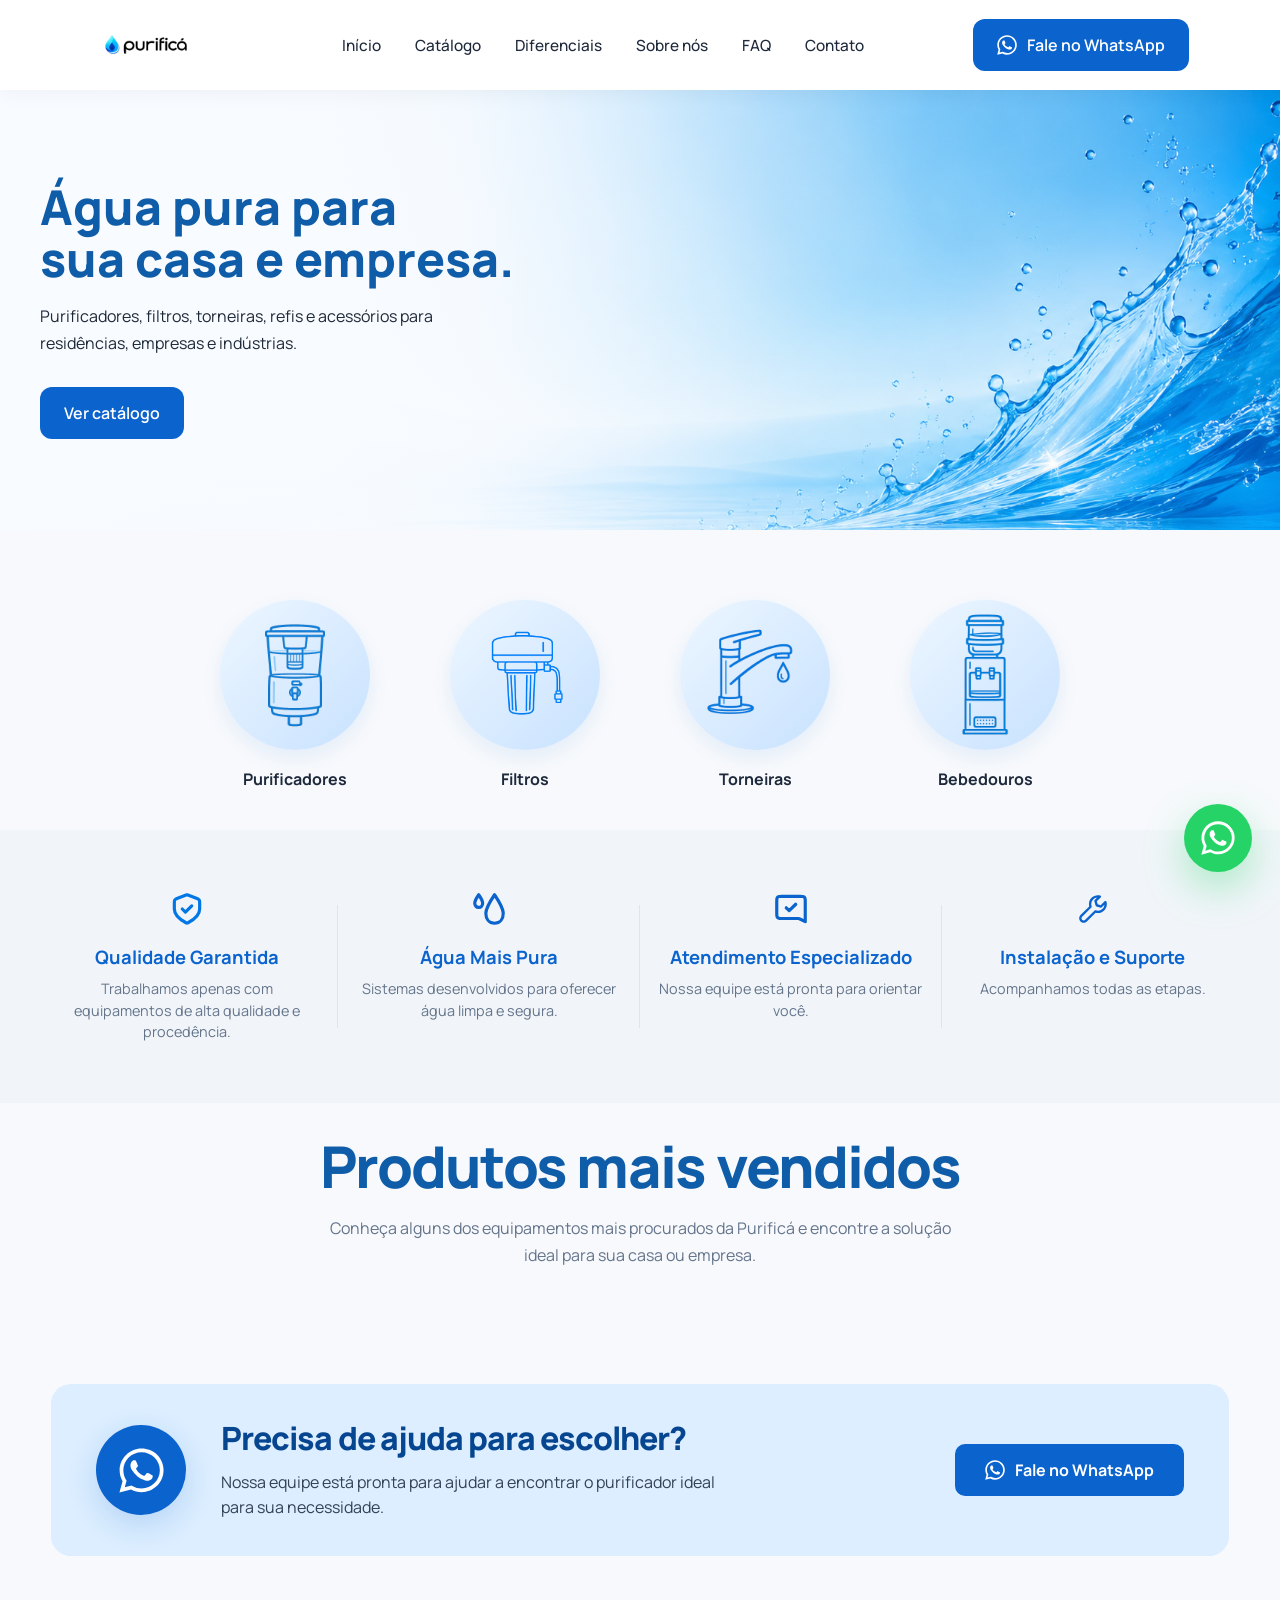
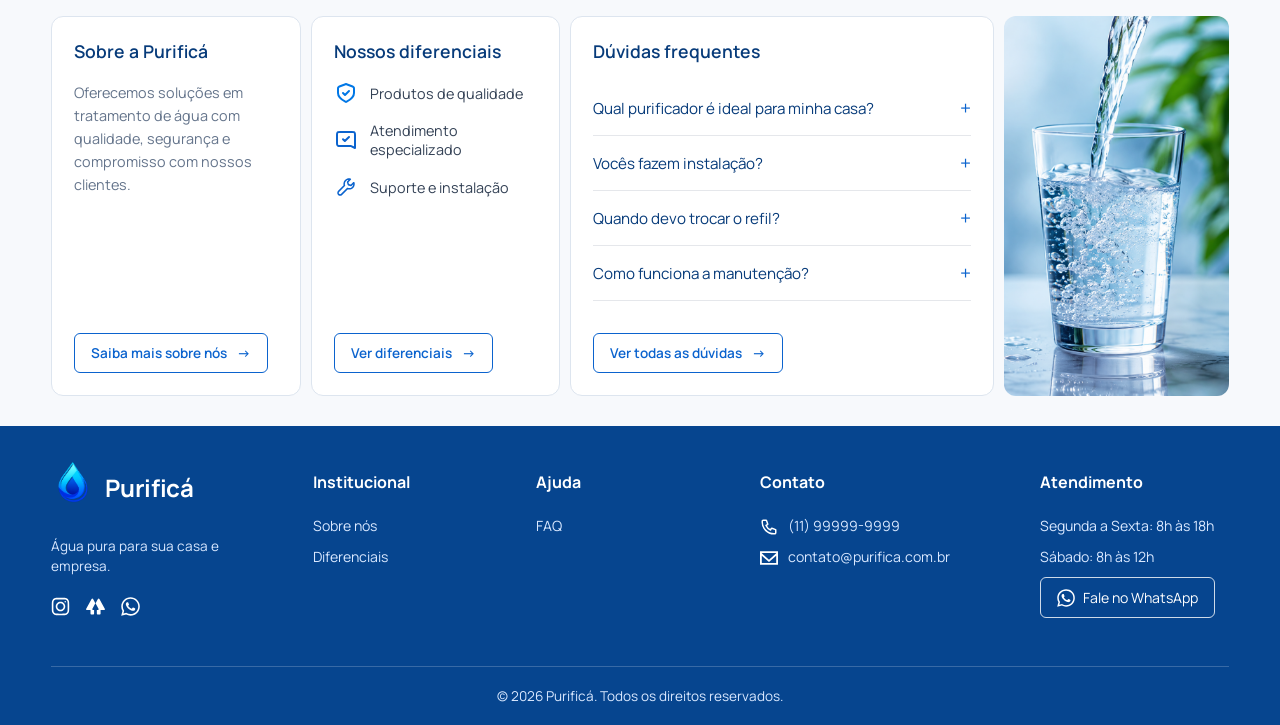
==== commit 6b2ff86f: "Add files via upload" ====
--- a/index.html
+++ b/index.html
@@ -168,6 +168,29 @@
 
 
 
+<a 
+href="catalogo.html?categoria=filtros"
+class="category-item"
+>
+
+
+<div class="category-circle">
+
+
+<img src="assets/images/categorias/filtros.png">
+
+
+</div>
+
+
+<span>
+
+Filtros
+
+</span>
+
+
+</a>
 
 
 
--- a/assets/css/home.css
+++ b/assets/css/home.css
@@ -238,7 +238,6 @@
 
 
 
-/* CATEGORIAS */
 
 .categories{
 
@@ -368,10 +367,6 @@
 
 
 
-
-
-/* CATÁLOGO */
-
 .catalog-preview{
 
     padding:30px 0;
@@ -409,7 +404,6 @@
     }
 
 }
-
 @media(max-width:768px){
 
     .hero{
@@ -476,15 +470,91 @@
 
     }
 
-    .categories{
-
-        padding:50px 0 30px;
+
+
+.categories{
+    position:relative;
+}
+
+.categories::after{
+
+    content:"";
+
+    position:absolute;
+
+    top:0;
+    right:0;
+
+    width:40px;
+    height:100%;
+
+    pointer-events:none;
+
+    background:linear-gradient(
+        to left,
+        #fff,
+        rgba(255,255,255,0)
+    );
+
+}
+
+    .categories .container{
+
+        max-width:none;
+
+        padding:0;
 
     }
 
     .categories-grid{
 
-        gap:35px;
+        display:flex;
+
+        flex-wrap:nowrap;
+
+        align-items:flex-start;
+
+        justify-content:flex-start;
+
+        gap:20px;
+
+        width:100%;
+
+        overflow-x:auto;
+
+        overflow-y:hidden;
+
+        scroll-snap-type:x proximity;
+
+        -webkit-overflow-scrolling:touch;
+
+        scrollbar-width:none;
+
+        padding:0 20px 12px;
+
+    }
+
+    .categories-grid::-webkit-scrollbar{
+
+        display:none;
+
+    }
+
+    .category-item{
+
+        flex:0 0 110px;
+
+        min-width:110px;
+
+        display:flex;
+
+        flex-direction:column;
+
+        align-items:center;
+
+        justify-content:flex-start;
+
+        scroll-snap-align:start;
 
     }
 
@@ -494,6 +564,8 @@
 
         height:90px;
 
+        flex-shrink:0;
+
     }
 
     .category-circle img{
@@ -510,7 +582,13 @@
 
         font-size:.85rem;
 
-    }
+        white-space:nowrap;
+
+    }
+
+
+
+    /* BENEFÍCIOS ARRASTÁVEIS */
 
     .benefits{
 
@@ -524,13 +602,19 @@
 
         display:flex;
 
+        flex-wrap:nowrap;
+
+        justify-content:flex-start;
+
         gap:16px;
 
         overflow-x:auto;
 
         overflow-y:hidden;
 
-        scroll-snap-type:x mandatory;
+        scroll-snap-type:x proximity;
+
+        -webkit-overflow-scrolling:touch;
 
         padding:0 10px;
 
@@ -584,7 +668,7 @@
 
     }
 
-    .catalog-preview>.container>p{
+    .catalog-preview > .container > p{
 
         margin-bottom:35px;
 
@@ -604,7 +688,19 @@
 
     .categories-grid{
 
-        gap:18px;
+        gap:16px;
+
+        padding-left:16px;
+
+        padding-right:16px;
+
+    }
+
+    .category-item{
+
+        flex-basis:105px;
+
+        min-width:105px;
 
     }
 
